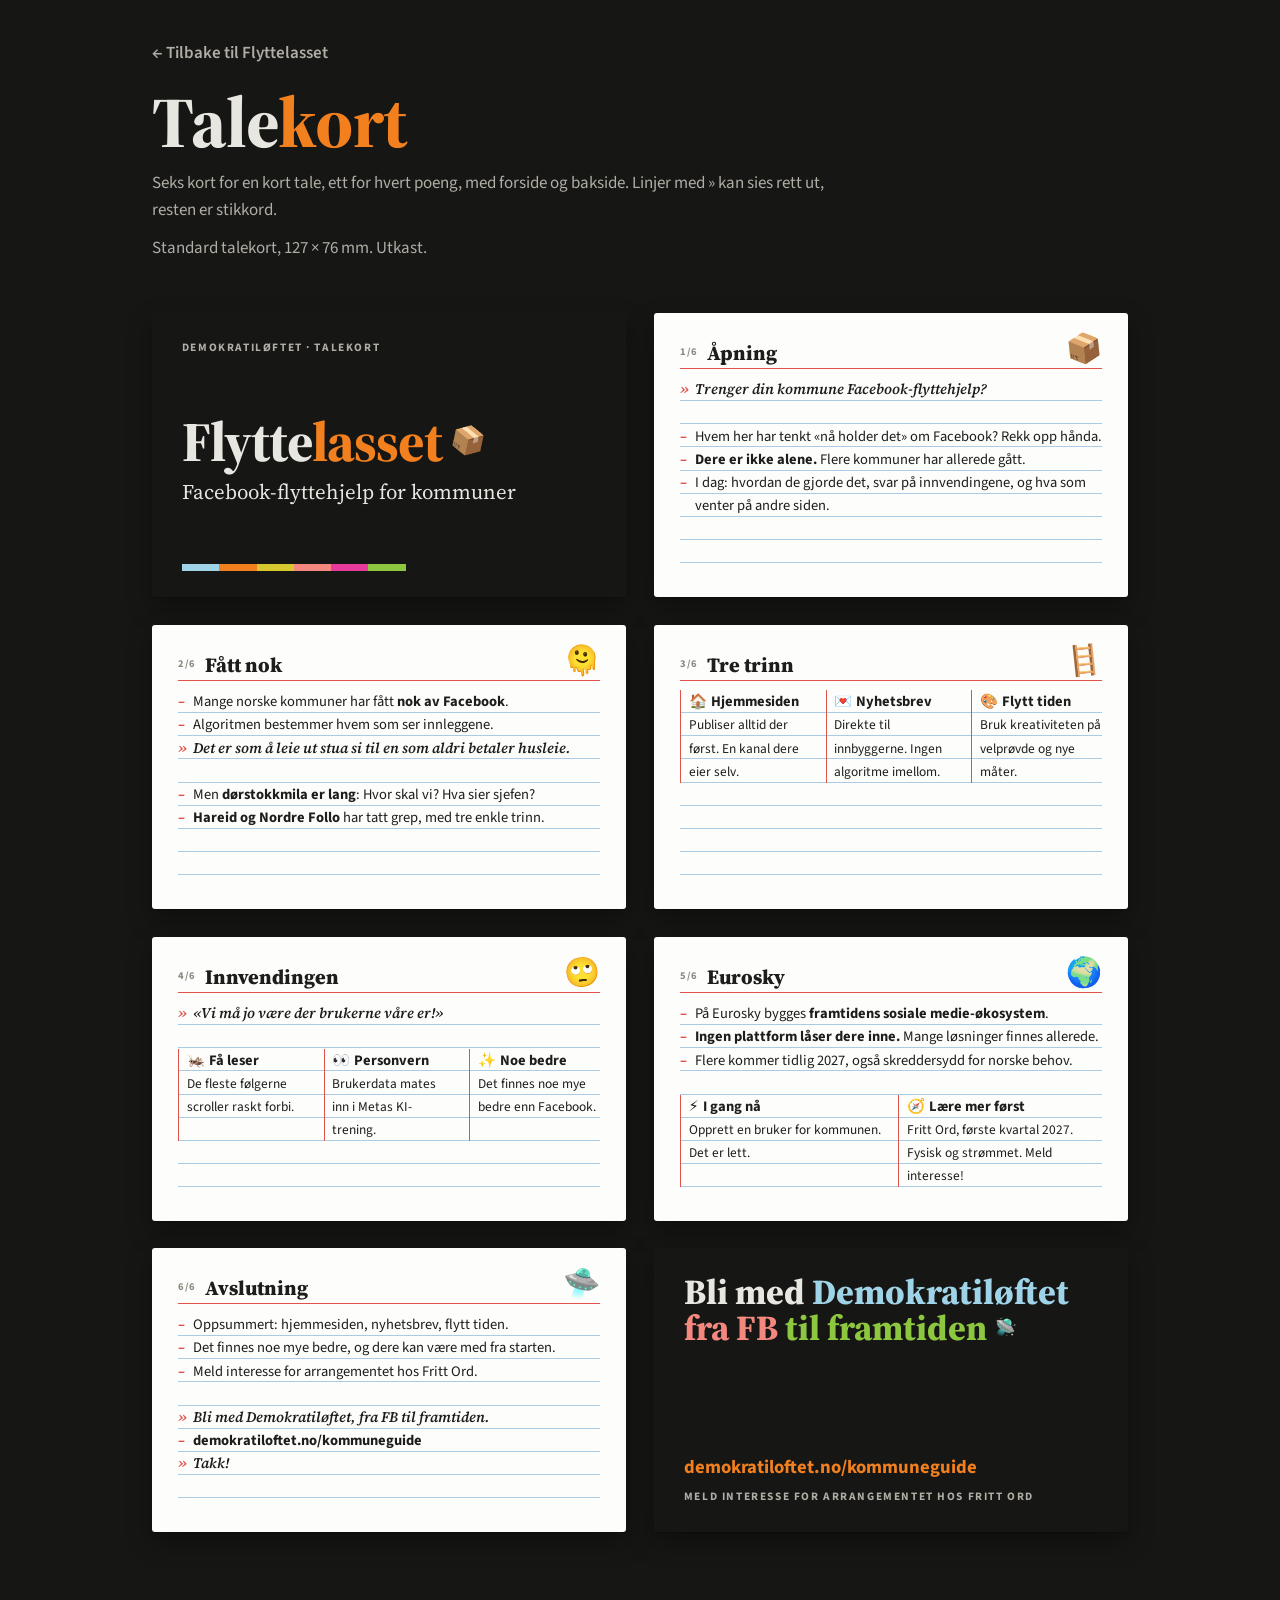
==== kort.html @ a957a658 "Legg til talekort (utkast) med forside og bakside Co-Authored-By: Claude Opus 5.5 <noreply@anthropic" ====
<!doctype html>
<html lang="nb">
<head>
<meta charset="utf-8">
<meta name="viewport" content="width=device-width, initial-scale=1">
<title>Talekort – Flyttelasset · Demokratiløftet</title>
<meta name="description" content="Utskrivbare talekort for en kort tale om å flytte kommunen fra Facebook. Fra Demokratiløftet.">
<meta name="theme-color" content="#161615">
<link rel="preconnect" href="https://fonts.googleapis.com">
<link rel="preconnect" href="https://fonts.gstatic.com" crossorigin>
<link href="https://fonts.googleapis.com/css2?family=Source+Sans+3:wght@400;600;700&family=Source+Serif+4:opsz,wght@8..60,400;8..60,600;8..60,800&display=swap" rel="stylesheet">
<style>
:root {
  --bg: #161615;
  --text: #e8e6e1;
  --muted: #b0ada5;
  --line: #2e2d2a;
  --ink: #1d1d1b;
  --paper: #fdfdfb;
  --red: #e0524a;
  --blue: #a9cbe4;
  --orange: #f2801e;
  --green: #8dc63f;
  --mustard: #d8c830;
  --serif: "Source Serif 4", Georgia, serif;
  --sans: "Source Sans 3", system-ui, -apple-system, "Segoe UI", sans-serif;
}
*, *::before, *::after { box-sizing: border-box; }
body {
  margin: 0; background: var(--bg); color: var(--text);
  font: 400 17px/1.55 var(--sans);
  -webkit-font-smoothing: antialiased;
}
a { color: inherit; }
a:focus-visible, button:focus-visible { outline: 3px solid var(--mustard); outline-offset: 3px; }

.intro { max-width: 1040px; margin: 0 auto; padding: 40px 32px 8px; }
.intro .back { color: var(--muted); text-decoration: none; font-weight: 600; }
.intro .back:hover { text-decoration: underline; text-underline-offset: 4px; }
.intro h1 {
  font-family: var(--serif); font-weight: 800; letter-spacing: -.01em;
  font-size: clamp(40px, 8vw, 72px); line-height: 1; margin: 20px 0 12px;
}
.intro h1 span { color: var(--orange); }
.intro p { max-width: 40em; margin: 0 0 12px; color: var(--muted); }

.deck {
  max-width: 1040px; margin: 0 auto; padding: 32px 32px 80px;
  display: grid; gap: 28px;
  grid-template-columns: repeat(auto-fill, minmax(min(100%, 440px), 1fr));
}
.sheet { display: contents; }

/*
  Kortet: standard talekort / indekskort, 127 × 76 mm (5 × 3 tommer).
  Alle mål regnes i --mm, som er 1/127 av kortets bredde, slik at kortet
  har samme proporsjoner på skjerm og papir.
*/
.card {
  container-type: inline-size;
  aspect-ratio: 127 / 76;
  background: var(--paper); color: var(--ink);
  border-radius: 3px;
  box-shadow: 0 1px 0 rgba(0,0,0,.2), 0 10px 24px rgba(0,0,0,.35);
  overflow: hidden;
}
.in {
  --mm: calc(100cqi / 127);
  --rule: calc(6.2 * var(--mm));
  height: 100%;
  display: flex; flex-direction: column;
  padding: calc(5 * var(--mm)) calc(7 * var(--mm)) calc(4 * var(--mm));
  font-size: calc(3.9 * var(--mm));
}
.in header {
  display: flex; align-items: flex-end; gap: calc(2.5 * var(--mm));
  height: calc(10 * var(--mm));
  border-bottom: calc(.5 * var(--mm)) solid var(--red);
  padding-bottom: calc(1 * var(--mm));
}
.in .no {
  font-weight: 700; font-size: .72em; letter-spacing: .06em; color: #8a877f;
  padding-bottom: .35em;
}
.in h2 {
  flex: 1;
  font-family: var(--serif); font-weight: 800; font-size: 1.4em; line-height: 1.05;
  margin: 0;
}
.in .e { font-size: 2em; line-height: 1; transform: rotate(-6deg); }

.body {
  flex: 1;
  margin-top: calc(2.5 * var(--mm));
  line-height: var(--rule);
  background: repeating-linear-gradient(to bottom,
    transparent 0 calc(var(--rule) - 1px),
    var(--blue) calc(var(--rule) - 1px) var(--rule));
}
.body p { margin: 0; padding-left: 1em; text-indent: -1em; }
.body p::before { content: "–"; display: inline-block; width: 1em; text-indent: 0; color: var(--red); font-weight: 700; }
.body p.say { font-family: var(--serif); font-weight: 600; font-style: italic; }
.body p.say::before { content: "»"; }
.body b { font-weight: 700; }
/* Ny seksjon: én tom linje over, så teksten fortsatt står på linjene */
.body .sp { margin-top: var(--rule); }

/* Forside og bakside */
.cover, .back { background: var(--bg); color: var(--text); }
.cover .in, .back .in {
  justify-content: space-between;
  padding: calc(7 * var(--mm)) calc(8 * var(--mm));
}
.cover .kicker, .back .kicker {
  margin: 0; font-weight: 700; font-size: .78em; letter-spacing: .14em; text-transform: uppercase;
  color: var(--muted);
}
.cover .big {
  font-family: var(--serif); font-weight: 800; letter-spacing: -.02em;
  font-size: calc(15 * var(--mm)); line-height: .9; margin: 0 0 calc(3 * var(--mm));
  white-space: nowrap;
}
.cover .big > span:first-child { color: var(--orange); }
.cover .big .e, .back .big .e {
  display: inline-block; font-size: .5em; vertical-align: .4em; transform: rotate(12deg);
}
.cover .sub {
  font-family: var(--serif); font-size: calc(5.6 * var(--mm)); line-height: 1.2; margin: 0;
}
.swatch { display: flex; height: calc(1.8 * var(--mm)); width: calc(60 * var(--mm)); }
.swatch i { flex: 1; }
.back .big {
  font-family: var(--serif); font-weight: 800;
  font-size: calc(9.5 * var(--mm)); line-height: 1; margin: 0;
}
.back .a { color: #9fd3e8; }
.back .b { color: #f4877e; }
.back .c { color: var(--green); }
.back .url {
  margin: 0 0 calc(1.5 * var(--mm)); font-weight: 700; font-size: calc(5 * var(--mm));
  color: var(--orange);
}

/* Punkter side om side */
.cols {
  display: grid; grid-template-columns: repeat(var(--n, 3), 1fr);
  column-gap: calc(4 * var(--mm));
}
.cols > div { border-left: calc(.35 * var(--mm)) solid var(--red); padding-left: calc(2 * var(--mm)); }
.cols h3 {
  margin: 0; font-size: 1em; font-weight: 700; line-height: var(--rule);
  white-space: nowrap; overflow: hidden; text-overflow: ellipsis;
}
.cols h3 span { margin-right: .3em; }
.cols .t { margin: 0; padding: 0; text-indent: 0; font-size: .92em; }
.cols .t::before { content: none; }

/* Utskrift: A4 liggende, fire kort per ark med klippelinjer */
@page { size: A4 landscape; margin: 0; }
@media print {
  body { background: #fff; -webkit-print-color-adjust: exact; print-color-adjust: exact; }
  .intro { display: none; }
  .deck { display: block; max-width: none; padding: 0; }
  .sheet {
    display: grid; place-content: center;
    grid-template-columns: 127mm 127mm;
    grid-auto-rows: 76mm;
    width: 297mm; height: 209.8mm;
    break-after: page; page-break-after: always;
  }
  .sheet:last-child { break-after: auto; page-break-after: auto; }
  .card {
    width: 127mm; height: 76mm; aspect-ratio: auto;
    border-radius: 0; box-shadow: none;
    outline: .25mm dashed #bbb; outline-offset: -.125mm;
  }
}

@media (max-width: 560px) {
  .intro, .deck { padding-left: 16px; padding-right: 16px; }
}
</style>
</head>
<body>

<div class="intro">
  <a class="back" href="./">← Tilbake til Flyttelasset</a>
  <h1>Tale<span>kort</span></h1>
  <p>Seks kort for en kort tale, ett for hvert poeng, med forside og bakside. Linjer med » kan sies rett ut, resten er stikkord.</p>
  <p>Standard talekort, 127 × 76 mm. Utkast.</p>
</div>

<main class="deck">

  <div class="sheet">
    <article class="card cover"><div class="in">
      <p class="kicker">Demokratiløftet · Talekort</p>
      <div>
        <h2 class="big">Flytte<span>lasset</span> <span class="e" aria-hidden="true">📦</span></h2>
        <p class="sub">Facebook-flyttehjelp for kommuner</p>
      </div>
      <div class="swatch" aria-hidden="true"><i style="background:#9fd3e8"></i><i style="background:#f2801e"></i><i style="background:#d8c830"></i><i style="background:#f4877e"></i><i style="background:#e8399c"></i><i style="background:#8dc63f"></i></div>
    </div></article>

    <article class="card"><div class="in">
      <header><span class="no">1/6</span><h2>Åpning</h2><span class="e" aria-hidden="true">📦</span></header>
      <div class="body">
        <p class="say">Trenger din kommune Facebook-flyttehjelp?</p>
        <p class="sp">Hvem her har tenkt «nå holder det» om Facebook? Rekk opp hånda.</p>
        <p><b>Dere er ikke alene.</b> Flere kommuner har allerede gått.</p>
        <p>I dag: hvordan de gjorde det, svar på innvendingene, og hva som venter på andre siden.</p>
      </div>
    </div></article>

    <article class="card"><div class="in">
      <header><span class="no">2/6</span><h2>Fått nok</h2><span class="e" aria-hidden="true">🫠</span></header>
      <div class="body">
        <p>Mange norske kommuner har fått <b>nok av Facebook</b>.</p>
        <p>Algoritmen bestemmer hvem som ser innleggene.</p>
        <p class="say">Det er som å leie ut stua si til en som aldri betaler husleie.</p>
        <p class="sp">Men <b>dørstokkmila er lang</b>: Hvor skal vi? Hva sier sjefen?</p>
        <p><b>Hareid og Nordre Follo</b> har tatt grep, med tre enkle trinn.</p>
      </div>
    </div></article>

    <article class="card"><div class="in">
      <header><span class="no">3/6</span><h2>Tre trinn</h2><span class="e" aria-hidden="true">🪜</span></header>
      <div class="body">
        <div class="cols">
          <div>
            <h3><span aria-hidden="true">🏠</span>Hjemmesiden</h3>
            <p class="t">Publiser alltid der først. En kanal dere eier selv.</p>
          </div>
          <div>
            <h3><span aria-hidden="true">💌</span>Nyhetsbrev</h3>
            <p class="t">Direkte til innbyggerne. Ingen algoritme imellom.</p>
          </div>
          <div>
            <h3><span aria-hidden="true">🎨</span>Flytt tiden</h3>
            <p class="t">Bruk kreativiteten på velprøvde og nye måter.</p>
          </div>
        </div>
      </div>
    </div></article>

  </div>

  <div class="sheet">
    <article class="card"><div class="in">
      <header><span class="no">4/6</span><h2>Innvendingen</h2><span class="e" aria-hidden="true">🙄</span></header>
      <div class="body">
        <p class="say">«Vi må jo være der brukerne våre er!»</p>
        <div class="cols sp">
          <div>
            <h3><span aria-hidden="true">🦗</span>Få leser</h3>
            <p class="t">De fleste følgerne scroller raskt forbi.</p>
          </div>
          <div>
            <h3><span aria-hidden="true">👀</span>Personvern</h3>
            <p class="t">Brukerdata mates inn i Metas KI-trening.</p>
          </div>
          <div>
            <h3><span aria-hidden="true">✨</span>Noe bedre</h3>
            <p class="t">Det finnes noe mye bedre enn Facebook.</p>
          </div>
        </div>
      </div>
    </div></article>

    <article class="card"><div class="in">
      <header><span class="no">5/6</span><h2>Eurosky</h2><span class="e" aria-hidden="true">🌍</span></header>
      <div class="body">
        <p>På Eurosky bygges <b>framtidens sosiale medie-økosystem</b>.</p>
        <p><b>Ingen plattform låser dere inne.</b> Mange løsninger finnes allerede.</p>
        <p>Flere kommer tidlig 2027, også skreddersydd for norske behov.</p>
        <div class="cols sp" style="--n:2">
          <div>
            <h3><span aria-hidden="true">⚡</span>I gang nå</h3>
            <p class="t">Opprett en bruker for kommunen. Det er lett.</p>
          </div>
          <div>
            <h3><span aria-hidden="true">🧭</span>Lære mer først</h3>
            <p class="t">Fritt Ord, første kvartal 2027. Fysisk og strømmet. Meld interesse!</p>
          </div>
        </div>
      </div>
    </div></article>

    <article class="card"><div class="in">
      <header><span class="no">6/6</span><h2>Avslutning</h2><span class="e" aria-hidden="true">🛸</span></header>
      <div class="body">
        <p>Oppsummert: hjemmesiden, nyhetsbrev, flytt tiden.</p>
        <p>Det finnes noe mye bedre, og dere kan være med fra starten.</p>
        <p>Meld interesse for arrangementet hos Fritt Ord.</p>
        <p class="say sp">Bli med Demokratiløftet, fra FB til framtiden.</p>
        <!-- TODO: Plassholder. Sjekk at lenken virker før kortene brukes. -->
        <p><b>demokratiloftet.no/kommuneguide</b></p>
        <p class="say">Takk!</p>
      </div>
    </div></article>

    <article class="card back"><div class="in">
      <h2 class="big">Bli med <span class="a">Demokratiløftet</span> <span class="b">fra FB</span> <span class="c">til framtiden</span> <span class="e" aria-hidden="true">🛸</span></h2>
      <div>
        <!-- TODO: Plassholder. Sjekk at lenken virker før kortene trykkes. -->
        <p class="url">demokratiloftet.no/kommuneguide</p>
        <p class="kicker">Meld interesse for arrangementet hos Fritt Ord</p>
      </div>
    </div></article>
  </div>

</main>
</body>
</html>
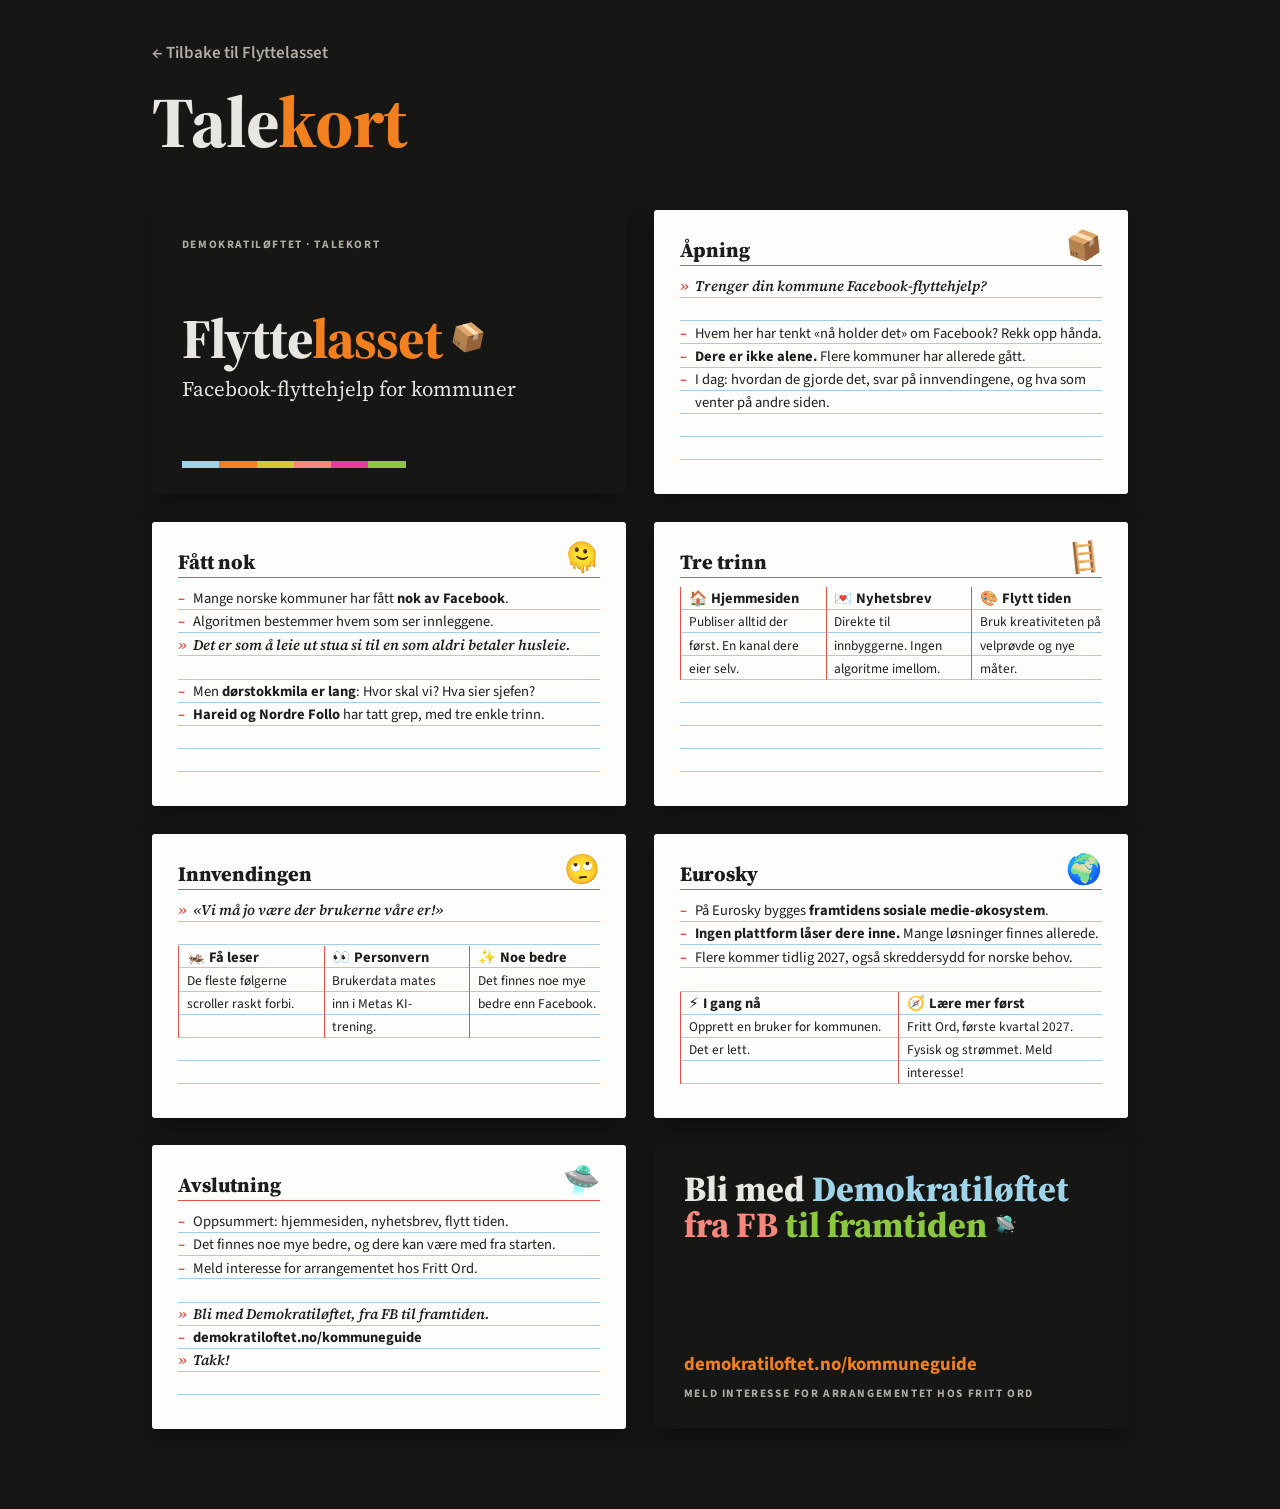
==== commit e7314b1e: "Talekort: fjern introtekst og sidetall Co-Authored-By: Claude Opus 5.5 <noreply@anthropic.com>" ====
--- a/kort.html
+++ b/kort.html
@@ -186,8 +186,6 @@
 <div class="intro">
   <a class="back" href="./">← Tilbake til Flyttelasset</a>
   <h1>Tale<span>kort</span></h1>
-  <p>Seks kort for en kort tale, ett for hvert poeng, med forside og bakside. Linjer med » kan sies rett ut, resten er stikkord.</p>
-  <p>Standard talekort, 127 × 76 mm. Utkast.</p>
 </div>
 
 <main class="deck">
@@ -203,7 +201,7 @@
     </div></article>
 
     <article class="card"><div class="in">
-      <header><span class="no">1/6</span><h2>Åpning</h2><span class="e" aria-hidden="true">📦</span></header>
+      <header><h2>Åpning</h2><span class="e" aria-hidden="true">📦</span></header>
       <div class="body">
         <p class="say">Trenger din kommune Facebook-flyttehjelp?</p>
         <p class="sp">Hvem her har tenkt «nå holder det» om Facebook? Rekk opp hånda.</p>
@@ -213,7 +211,7 @@
     </div></article>
 
     <article class="card"><div class="in">
-      <header><span class="no">2/6</span><h2>Fått nok</h2><span class="e" aria-hidden="true">🫠</span></header>
+      <header><h2>Fått nok</h2><span class="e" aria-hidden="true">🫠</span></header>
       <div class="body">
         <p>Mange norske kommuner har fått <b>nok av Facebook</b>.</p>
         <p>Algoritmen bestemmer hvem som ser innleggene.</p>
@@ -224,7 +222,7 @@
     </div></article>
 
     <article class="card"><div class="in">
-      <header><span class="no">3/6</span><h2>Tre trinn</h2><span class="e" aria-hidden="true">🪜</span></header>
+      <header><h2>Tre trinn</h2><span class="e" aria-hidden="true">🪜</span></header>
       <div class="body">
         <div class="cols">
           <div>
@@ -247,7 +245,7 @@
 
   <div class="sheet">
     <article class="card"><div class="in">
-      <header><span class="no">4/6</span><h2>Innvendingen</h2><span class="e" aria-hidden="true">🙄</span></header>
+      <header><h2>Innvendingen</h2><span class="e" aria-hidden="true">🙄</span></header>
       <div class="body">
         <p class="say">«Vi må jo være der brukerne våre er!»</p>
         <div class="cols sp">
@@ -268,7 +266,7 @@
     </div></article>
 
     <article class="card"><div class="in">
-      <header><span class="no">5/6</span><h2>Eurosky</h2><span class="e" aria-hidden="true">🌍</span></header>
+      <header><h2>Eurosky</h2><span class="e" aria-hidden="true">🌍</span></header>
       <div class="body">
         <p>På Eurosky bygges <b>framtidens sosiale medie-økosystem</b>.</p>
         <p><b>Ingen plattform låser dere inne.</b> Mange løsninger finnes allerede.</p>
@@ -287,7 +285,7 @@
     </div></article>
 
     <article class="card"><div class="in">
-      <header><span class="no">6/6</span><h2>Avslutning</h2><span class="e" aria-hidden="true">🛸</span></header>
+      <header><h2>Avslutning</h2><span class="e" aria-hidden="true">🛸</span></header>
       <div class="body">
         <p>Oppsummert: hjemmesiden, nyhetsbrev, flytt tiden.</p>
         <p>Det finnes noe mye bedre, og dere kan være med fra starten.</p>
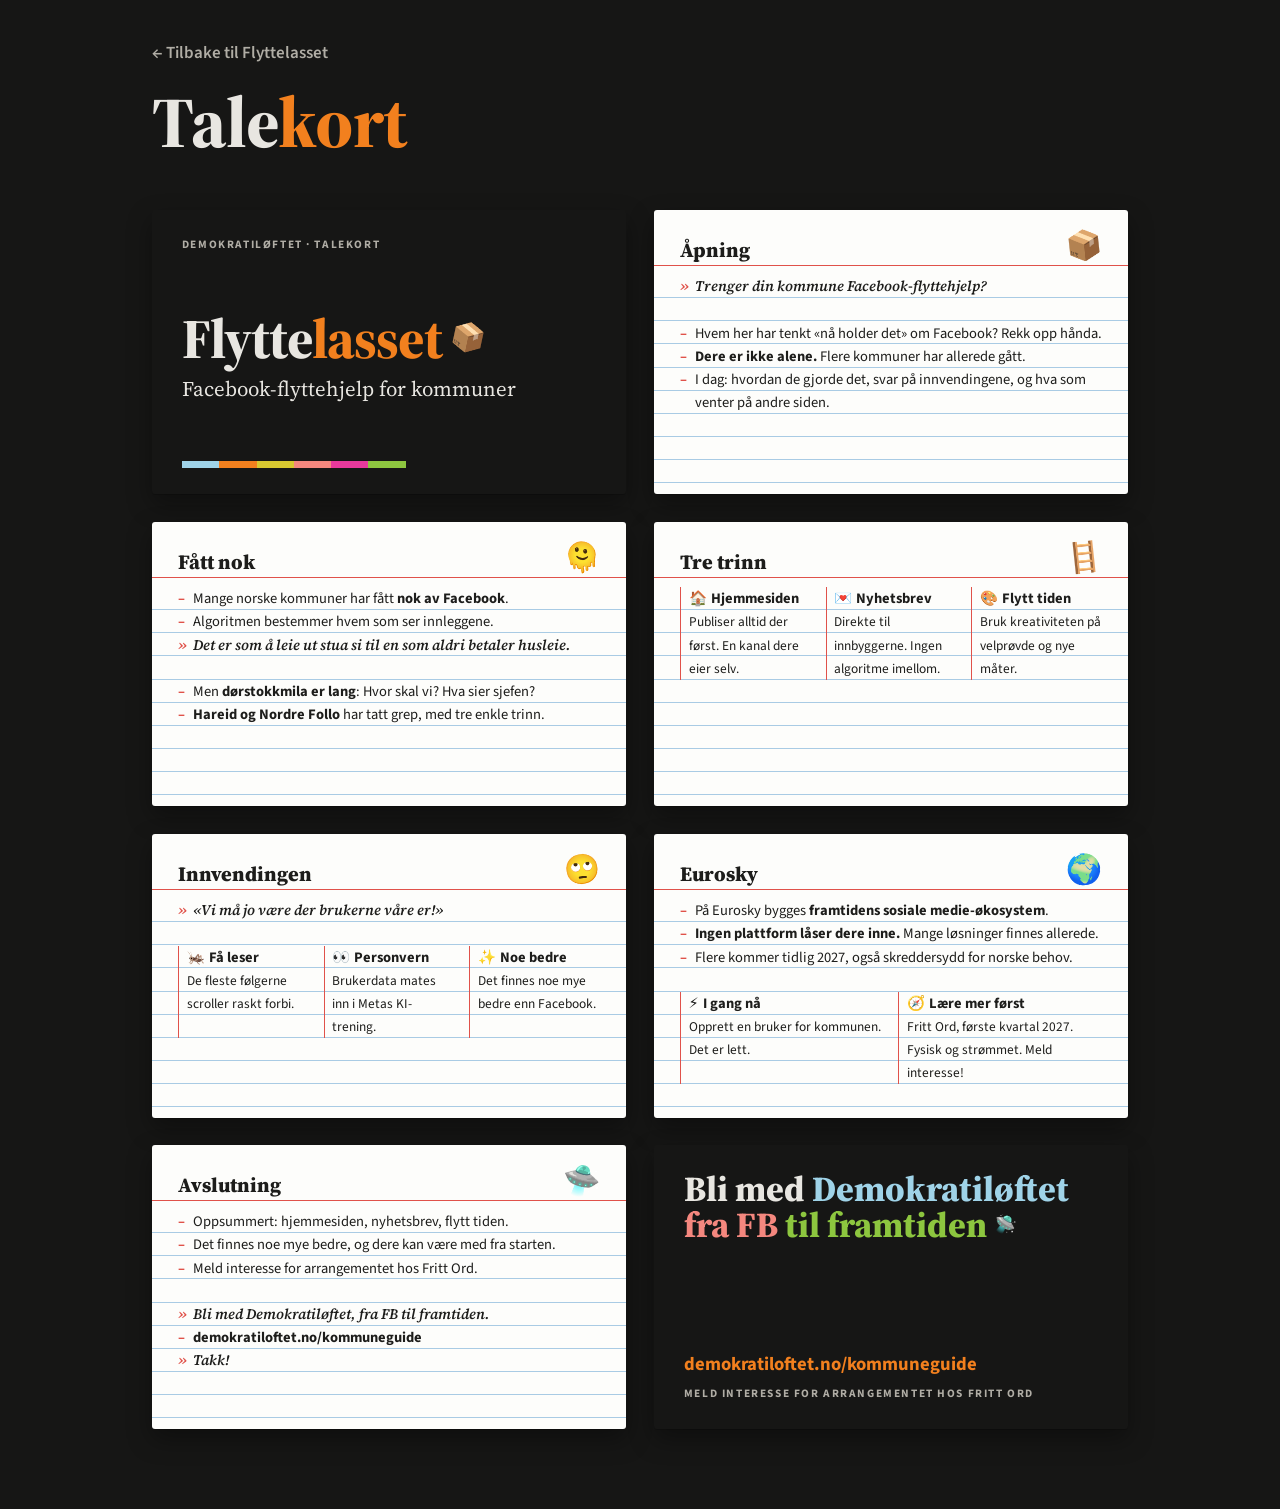
==== commit 74312625: "Talekort: linjer helt ut til kanten Co-Authored-By: Claude Opus 5.5 <noreply@anthropic.com>" ====
--- a/kort.html
+++ b/kort.html
@@ -76,7 +76,9 @@
   display: flex; align-items: flex-end; gap: calc(2.5 * var(--mm));
   height: calc(10 * var(--mm));
   border-bottom: calc(.5 * var(--mm)) solid var(--red);
-  padding-bottom: calc(1 * var(--mm));
+  /* Linjene går helt ut til kanten, som på et ekte indekskort */
+  margin: 0 calc(-7 * var(--mm));
+  padding: 0 calc(7 * var(--mm)) calc(1 * var(--mm));
 }
 .in .no {
   font-weight: 700; font-size: .72em; letter-spacing: .06em; color: #8a877f;
@@ -91,7 +93,8 @@
 
 .body {
   flex: 1;
-  margin-top: calc(2.5 * var(--mm));
+  margin: calc(2.5 * var(--mm)) calc(-7 * var(--mm)) calc(-4 * var(--mm));
+  padding: 0 calc(7 * var(--mm));
   line-height: var(--rule);
   background: repeating-linear-gradient(to bottom,
     transparent 0 calc(var(--rule) - 1px),
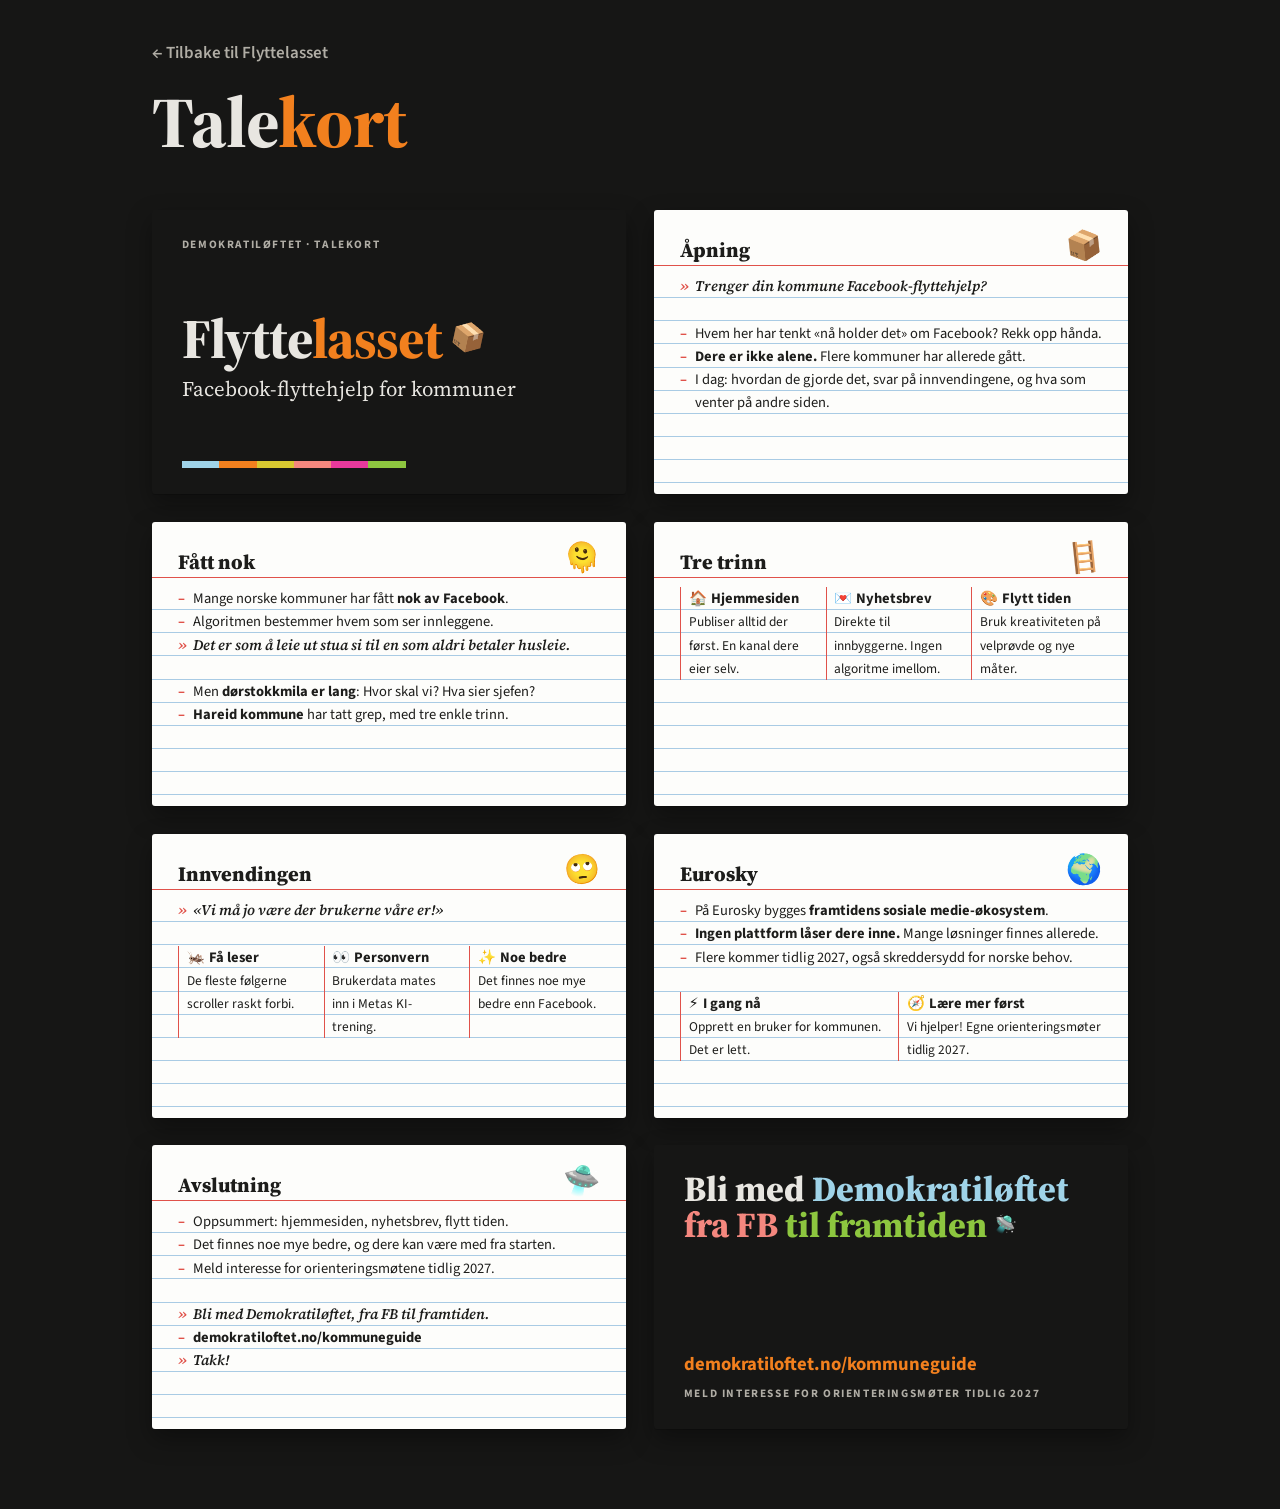
==== commit 230b8de0: "Ny tekst, interesseskjema (uten sending) og friskere emoji - Kun Hareid kommune, orienteringsmøter t" ====
--- a/kort.html
+++ b/kort.html
@@ -220,7 +220,7 @@
         <p>Algoritmen bestemmer hvem som ser innleggene.</p>
         <p class="say">Det er som å leie ut stua si til en som aldri betaler husleie.</p>
         <p class="sp">Men <b>dørstokkmila er lang</b>: Hvor skal vi? Hva sier sjefen?</p>
-        <p><b>Hareid og Nordre Follo</b> har tatt grep, med tre enkle trinn.</p>
+        <p><b>Hareid kommune</b> har tatt grep, med tre enkle trinn.</p>
       </div>
     </div></article>
 
@@ -281,7 +281,7 @@
           </div>
           <div>
             <h3><span aria-hidden="true">🧭</span>Lære mer først</h3>
-            <p class="t">Fritt Ord, første kvartal 2027. Fysisk og strømmet. Meld interesse!</p>
+            <p class="t">Vi hjelper! Egne orienteringsmøter tidlig 2027.</p>
           </div>
         </div>
       </div>
@@ -292,7 +292,7 @@
       <div class="body">
         <p>Oppsummert: hjemmesiden, nyhetsbrev, flytt tiden.</p>
         <p>Det finnes noe mye bedre, og dere kan være med fra starten.</p>
-        <p>Meld interesse for arrangementet hos Fritt Ord.</p>
+        <p>Meld interesse for orienteringsmøtene tidlig 2027.</p>
         <p class="say sp">Bli med Demokratiløftet, fra FB til framtiden.</p>
         <!-- TODO: Plassholder. Sjekk at lenken virker før kortene brukes. -->
         <p><b>demokratiloftet.no/kommuneguide</b></p>
@@ -305,7 +305,7 @@
       <div>
         <!-- TODO: Plassholder. Sjekk at lenken virker før kortene trykkes. -->
         <p class="url">demokratiloftet.no/kommuneguide</p>
-        <p class="kicker">Meld interesse for arrangementet hos Fritt Ord</p>
+        <p class="kicker">Meld interesse for orienteringsmøter tidlig 2027</p>
       </div>
     </div></article>
   </div>
